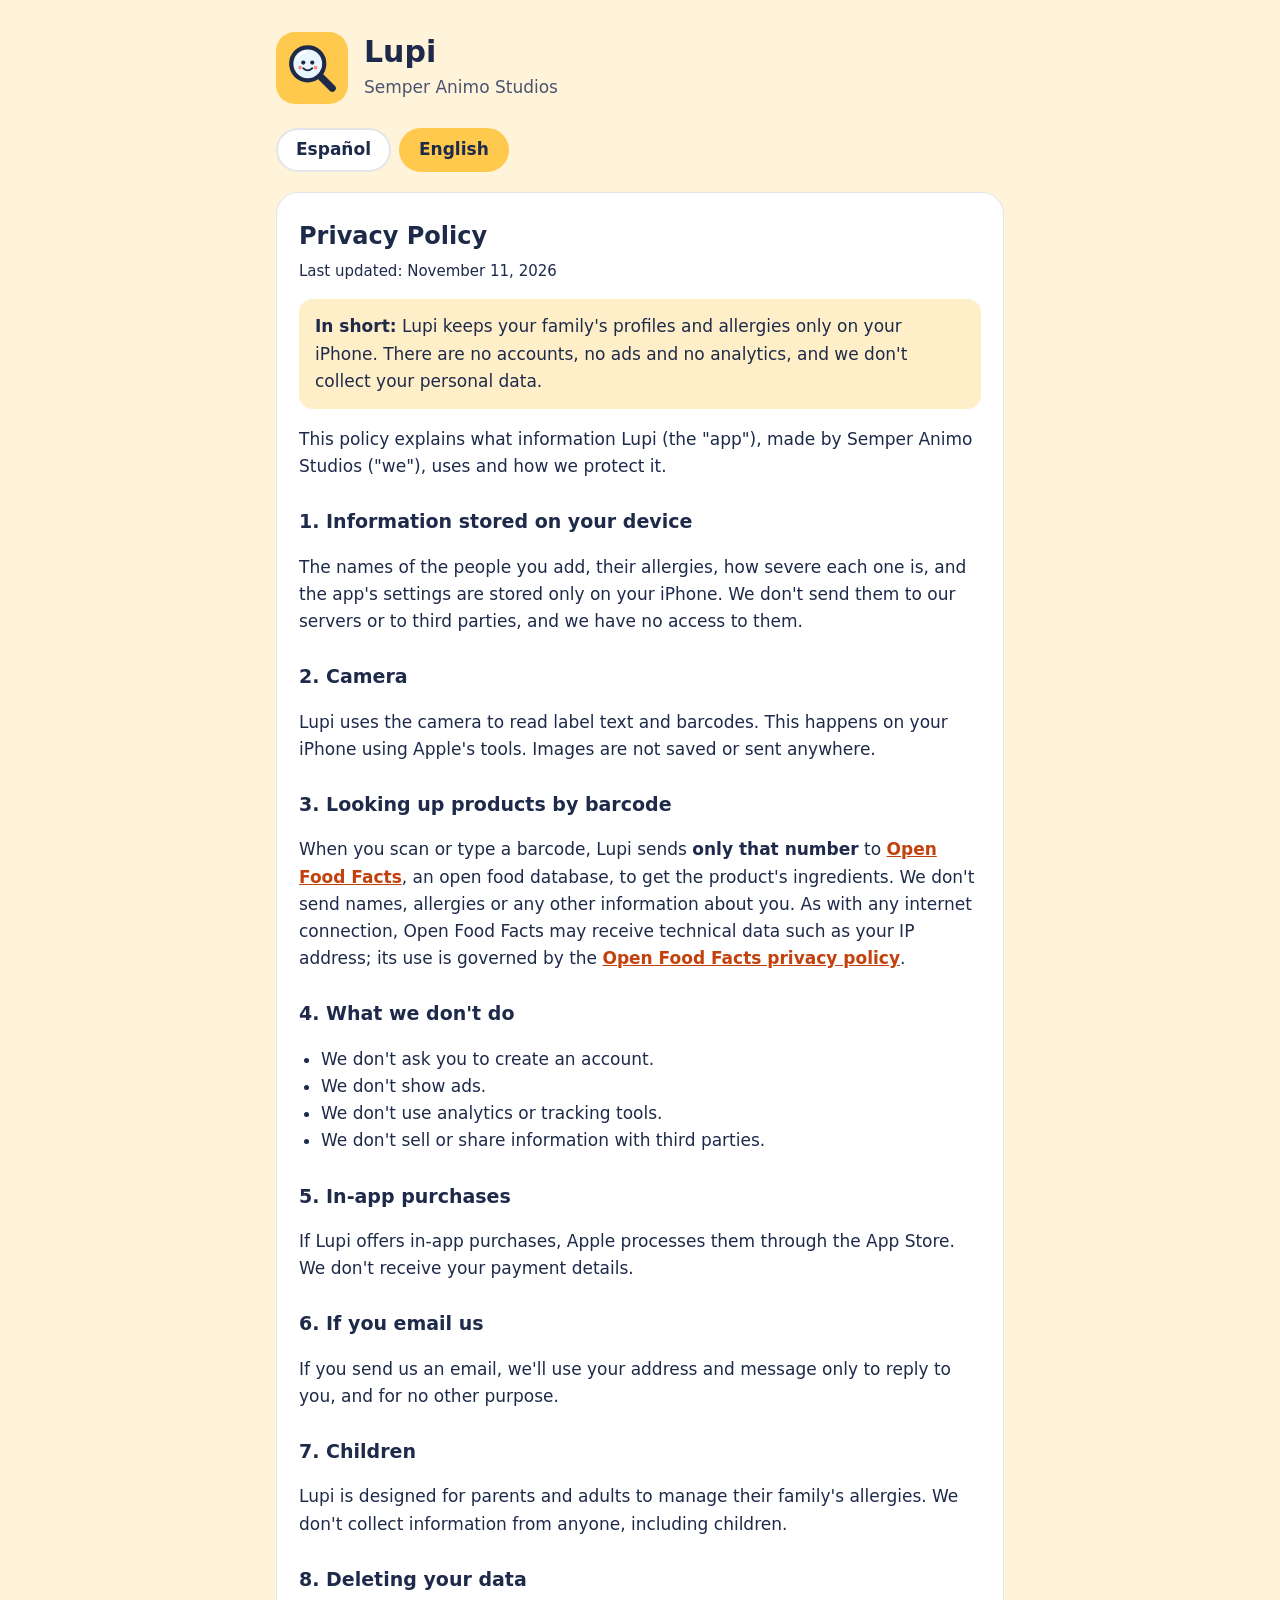
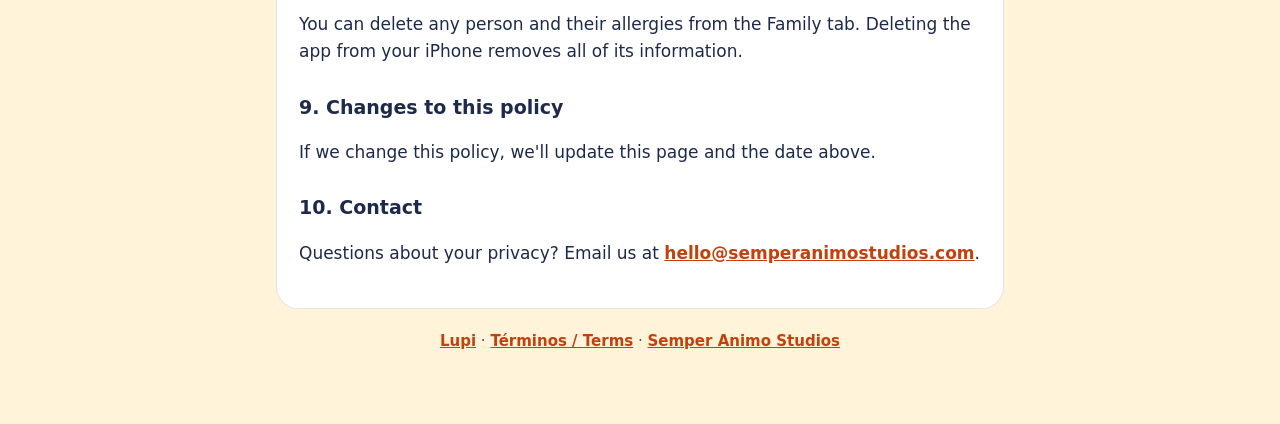
==== privacidad/index.html @ c52e566c "Add files via upload" ====
<!doctype html>
<html lang="es">
<head>
<meta charset="utf-8">
<meta name="viewport" content="width=device-width, initial-scale=1">
<title>Lupi · Política de privacidad</title>
<meta name="titulo-es" content="Lupi · Política de privacidad">
<meta name="titulo-en" content="Lupi · Privacy Policy">
<meta name="description" content="Política de privacidad de Lupi, la app de Semper Animo Studios para revisar alergias en etiquetas de alimentos.">
<link rel="stylesheet" href="../lupi.css">
<script src="../lupi.js"></script>
</head>
<body>
<main class="contenedor">

  <header class="encabezado">
    <div class="insignia">
      <svg viewBox="0 0 512 512" aria-hidden="true">
        <line x1="318" y1="318" x2="418" y2="418" stroke="#1E2A4A" stroke-width="58" stroke-linecap="round"/>
        <circle cx="222" cy="222" r="132" fill="#EAF6FF" stroke="#1E2A4A" stroke-width="34"/>
        <path d="M140 180 Q152 140 200 128" fill="none" stroke="#fff" stroke-width="16" stroke-linecap="round"/>
        <circle cx="186" cy="212" r="17" fill="#1E2A4A"/><circle cx="258" cy="212" r="17" fill="#1E2A4A"/>
        <circle cx="160" cy="252" r="15" fill="#FF8A80"/><circle cx="284" cy="252" r="15" fill="#FF8A80"/>
        <path d="M186 258 Q222 292 258 258" fill="none" stroke="#1E2A4A" stroke-width="14" stroke-linecap="round"/>
      </svg>
    </div>
    <div>
      <h1>Lupi</h1>
      <p>Semper Animo Studios</p>
    </div>
  </header>

  <nav class="idiomas" aria-label="Idioma / Language">
    <a href="#es" data-l="es" lang="es">Español</a>
    <a href="#en" data-l="en" lang="en">English</a>
  </nav>

  <!-- ===================== ESPAÑOL ===================== -->
  <article class="tarjeta" data-idioma="es" lang="es">
    <h2>Política de privacidad</h2>
    <p class="fecha">Última actualización: 11 de noviembre de 2026</p>

    <div class="destacado">
      <strong>En resumen:</strong> Lupi guarda los perfiles y las alergias de tu familia solo en tu iPhone. No tenemos cuentas, no usamos publicidad ni analítica, y no recopilamos tus datos personales.
    </div>

    <p>Esta política explica qué información usa Lupi (la "app"), creada por Semper Animo Studios ("nosotros"), y cómo la protegemos.</p>

    <h3>1. Información que se guarda en tu dispositivo</h3>
    <p>Los nombres de las personas que registras, sus alergias, la severidad de cada una y los ajustes de la app se guardan únicamente en tu iPhone. No los enviamos a nuestros servidores ni a terceros, y nosotros no tenemos acceso a ellos.</p>

    <h3>2. Cámara</h3>
    <p>Lupi usa la cámara para leer el texto de las etiquetas y los códigos de barras. Esa lectura se hace dentro de tu iPhone con las herramientas de Apple. Las imágenes no se guardan ni se envían a ningún lado.</p>

    <h3>3. Búsqueda de productos por código de barras</h3>
    <p>Cuando escaneas o escribes un código de barras, Lupi envía <strong>solo ese número</strong> a <a href="https://world.openfoodfacts.org">Open Food Facts</a>, una base de datos abierta de alimentos, para obtener los ingredientes del producto. No enviamos nombres, alergias ni ningún otro dato tuyo. Como en cualquier conexión a internet, Open Food Facts puede recibir datos técnicos como tu dirección IP; su uso se rige por la <a href="https://world.openfoodfacts.org/privacy">política de privacidad de Open Food Facts</a>.</p>

    <h3>4. Lo que no hacemos</h3>
    <ul>
      <li>No pedimos crear una cuenta.</li>
      <li>No mostramos publicidad.</li>
      <li>No usamos herramientas de analítica ni de rastreo.</li>
      <li>No vendemos ni compartimos información con terceros.</li>
    </ul>

    <h3>5. Compras dentro de la app</h3>
    <p>Si Lupi ofrece compras dentro de la app, Apple las procesa a través del App Store. Nosotros no recibimos tus datos de pago.</p>

    <h3>6. Si nos escribes</h3>
    <p>Si nos envías un correo, usaremos tu dirección y tu mensaje solo para responderte. No los usaremos para otros fines.</p>

    <h3>7. Menores de edad</h3>
    <p>Lupi está pensada para que madres, padres y personas adultas administren las alergias de su familia. No recopilamos información de nadie, incluidos menores de edad.</p>

    <h3>8. Cómo borrar tus datos</h3>
    <p>Puedes borrar a cualquier persona y sus alergias desde la pestaña Familia. Si eliminas la app de tu iPhone, se borra toda su información.</p>

    <h3>9. Cambios a esta política</h3>
    <p>Si cambiamos esta política, actualizaremos esta página y la fecha de arriba.</p>

    <h3>10. Contacto</h3>
    <p>¿Dudas sobre tu privacidad? Escríbenos a <a href="mailto:hello@semperanimostudios.com">hello@semperanimostudios.com</a>.</p>
  </article>

  <!-- ===================== ENGLISH ===================== -->
  <article class="tarjeta" data-idioma="en" lang="en">
    <h2>Privacy Policy</h2>
    <p class="fecha">Last updated: November 11, 2026</p>

    <div class="destacado">
      <strong>In short:</strong> Lupi keeps your family's profiles and allergies only on your iPhone. There are no accounts, no ads and no analytics, and we don't collect your personal data.
    </div>

    <p>This policy explains what information Lupi (the "app"), made by Semper Animo Studios ("we"), uses and how we protect it.</p>

    <h3>1. Information stored on your device</h3>
    <p>The names of the people you add, their allergies, how severe each one is, and the app's settings are stored only on your iPhone. We don't send them to our servers or to third parties, and we have no access to them.</p>

    <h3>2. Camera</h3>
    <p>Lupi uses the camera to read label text and barcodes. This happens on your iPhone using Apple's tools. Images are not saved or sent anywhere.</p>

    <h3>3. Looking up products by barcode</h3>
    <p>When you scan or type a barcode, Lupi sends <strong>only that number</strong> to <a href="https://world.openfoodfacts.org">Open Food Facts</a>, an open food database, to get the product's ingredients. We don't send names, allergies or any other information about you. As with any internet connection, Open Food Facts may receive technical data such as your IP address; its use is governed by the <a href="https://world.openfoodfacts.org/privacy">Open Food Facts privacy policy</a>.</p>

    <h3>4. What we don't do</h3>
    <ul>
      <li>We don't ask you to create an account.</li>
      <li>We don't show ads.</li>
      <li>We don't use analytics or tracking tools.</li>
      <li>We don't sell or share information with third parties.</li>
    </ul>

    <h3>5. In-app purchases</h3>
    <p>If Lupi offers in-app purchases, Apple processes them through the App Store. We don't receive your payment details.</p>

    <h3>6. If you email us</h3>
    <p>If you send us an email, we'll use your address and message only to reply to you, and for no other purpose.</p>

    <h3>7. Children</h3>
    <p>Lupi is designed for parents and adults to manage their family's allergies. We don't collect information from anyone, including children.</p>

    <h3>8. Deleting your data</h3>
    <p>You can delete any person and their allergies from the Family tab. Deleting the app from your iPhone removes all of its information.</p>

    <h3>9. Changes to this policy</h3>
    <p>If we change this policy, we'll update this page and the date above.</p>

    <h3>10. Contact</h3>
    <p>Questions about your privacy? Email us at <a href="mailto:hello@semperanimostudios.com">hello@semperanimostudios.com</a>.</p>
  </article>

  <footer class="pie">
    <p><a href="../">Lupi</a> · <a href="../terminos/">Términos / Terms</a> · <a href="https://semperanimostudios.com">Semper Animo Studios</a></p>
  </footer>
</main>
</body>
</html>
---- lupi.css ----
/* Estilos compartidos de las páginas de Lupi — Semper Animo Studios */
:root {
  --fondo: #FFF4DA;
  --tarjeta: #FFFFFF;
  --texto: #1E2A4A;
  --texto-suave: #4A5470;
  --amarillo: #FFC94D;
  --acento: #C2410C;
  --borde: rgba(30, 42, 74, 0.12);
  --destacado: rgba(255, 201, 77, 0.30);
}
@media (prefers-color-scheme: dark) {
  :root {
    --fondo: #1B2440;
    --tarjeta: #28355E;
    --texto: #F4F1E8;
    --texto-suave: #C9CEDD;
    --acento: #FFC94D;
    --borde: rgba(244, 241, 232, 0.14);
    --destacado: #34447A;
  }
}
* { box-sizing: border-box; }
html { -webkit-text-size-adjust: 100%; }
body {
  margin: 0;
  background: var(--fondo);
  color: var(--texto);
  font-family: ui-rounded, "SF Pro Rounded", system-ui, -apple-system, "Segoe UI", Roboto, sans-serif;
  font-size: 17px;
  line-height: 1.6;
}
a { color: var(--acento); font-weight: 600; }
a:hover { text-decoration: none; }
.contenedor { max-width: 760px; margin: 0 auto; padding: 24px 16px 56px; }

/* Encabezado */
.encabezado { display: flex; align-items: center; gap: 16px; margin: 8px 0 24px; }
.insignia {
  width: 72px; height: 72px; flex: none;
  background: var(--amarillo); border-radius: 19px;
  display: grid; place-items: center;
}
.insignia svg { width: 64px; height: 64px; }
.encabezado h1 { margin: 0; font-size: 30px; line-height: 1.15; }
.encabezado p { margin: 4px 0 0; color: var(--texto-suave); }

/* Selector de idioma */
.idiomas { display: flex; gap: 8px; margin-bottom: 20px; }
.idiomas a {
  display: inline-flex; align-items: center; min-height: 44px; padding: 0 18px;
  border-radius: 999px; border: 2px solid var(--borde);
  color: var(--texto); text-decoration: none; background: var(--tarjeta);
}
.idiomas a[aria-current="true"] { background: var(--amarillo); border-color: var(--amarillo); color: #1E2A4A; }

/* Contenido */
.tarjeta {
  background: var(--tarjeta); border-radius: 22px; padding: 24px 22px;
  border: 1px solid var(--borde); margin-bottom: 20px;
}
.tarjeta h2 { font-size: 24px; margin: 0 0 4px; }
.tarjeta h3 { font-size: 19px; margin: 26px 0 6px; }
.tarjeta p, .tarjeta li { color: var(--texto); }
.tarjeta ul { padding-left: 22px; }
.fecha { color: var(--texto-suave); font-size: 15px; margin: 0 0 12px; }
.destacado {
  background: var(--destacado); border-radius: 14px; padding: 14px 16px; margin: 16px 0;
}
.boton {
  display: inline-flex; align-items: center; min-height: 48px; padding: 0 22px; margin: 6px 0;
  border-radius: 999px; background: var(--amarillo); color: #1E2A4A; text-decoration: none;
}

/* Pie */
.pie { text-align: center; color: var(--texto-suave); font-size: 15px; }
.pie a { font-weight: 600; }

/* Mostrar un idioma a la vez (si no hay JavaScript, se ven los dos) */
.js [data-idioma] { display: none; }
.js [data-idioma].visible { display: block; }
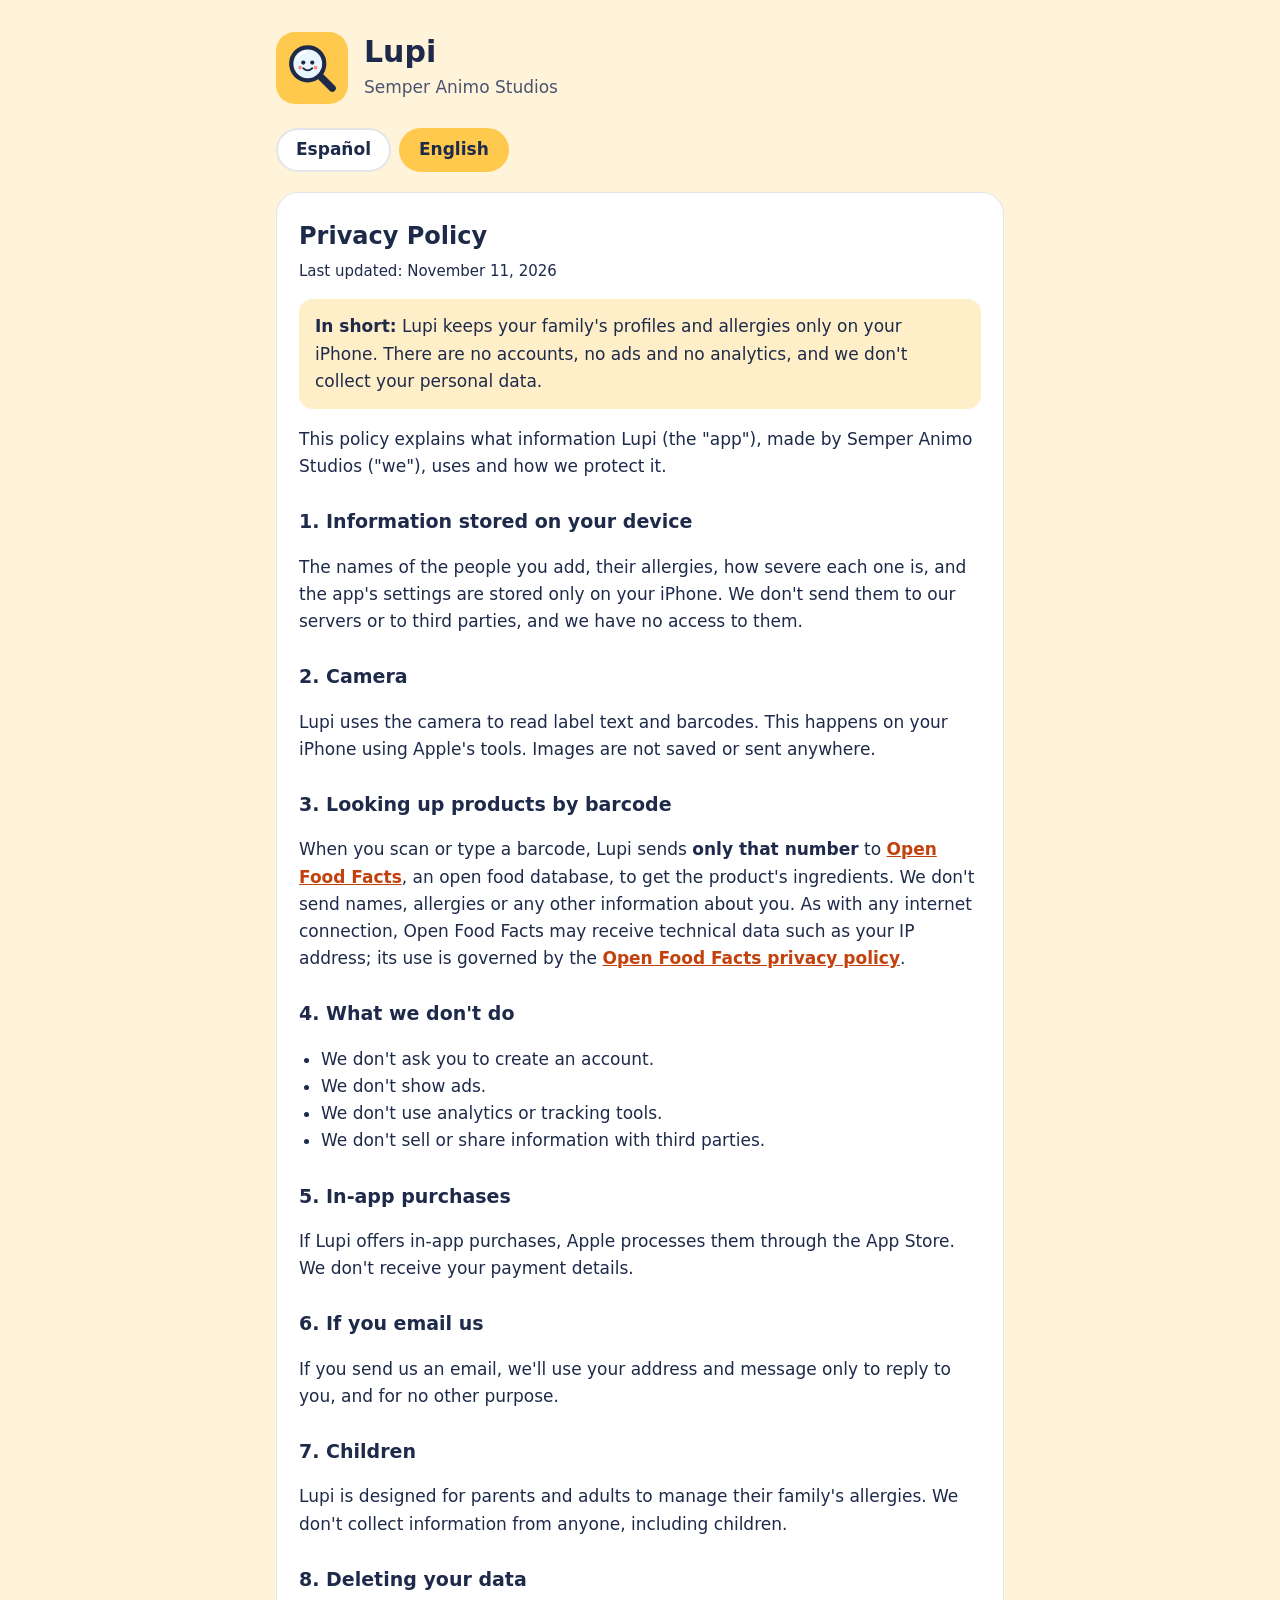
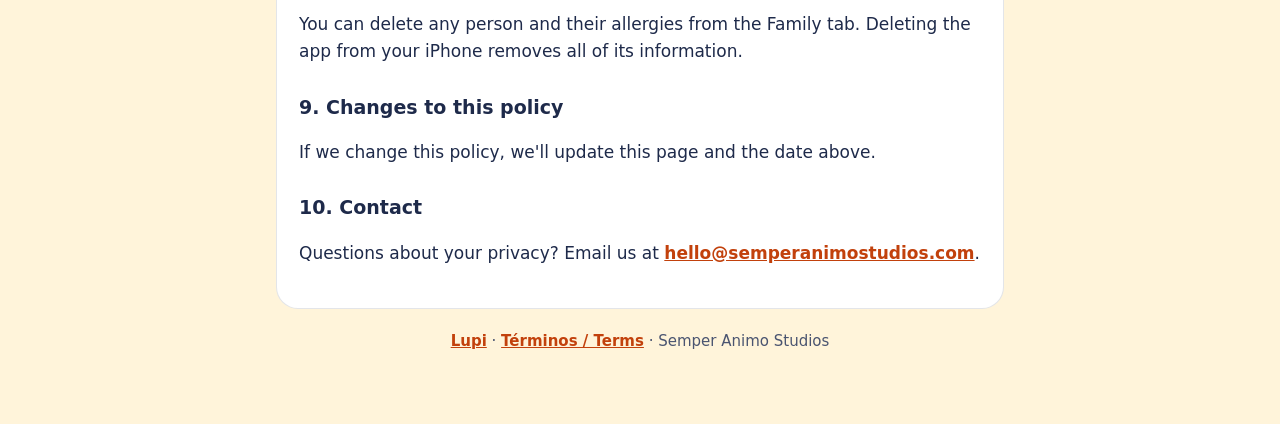
==== commit 7cc8a186: "Add files via upload" ====
--- a/privacidad/index.html
+++ b/privacidad/index.html
@@ -130,7 +130,7 @@
   </article>
 
   <footer class="pie">
-    <p><a href="../">Lupi</a> · <a href="../terminos/">Términos / Terms</a> · <a href="https://semperanimostudios.com">Semper Animo Studios</a></p>
+    <p><a href="../">Lupi</a> · <a href="../terminos/">Términos / Terms</a> · Semper Animo Studios</p>
   </footer>
 </main>
 </body>
